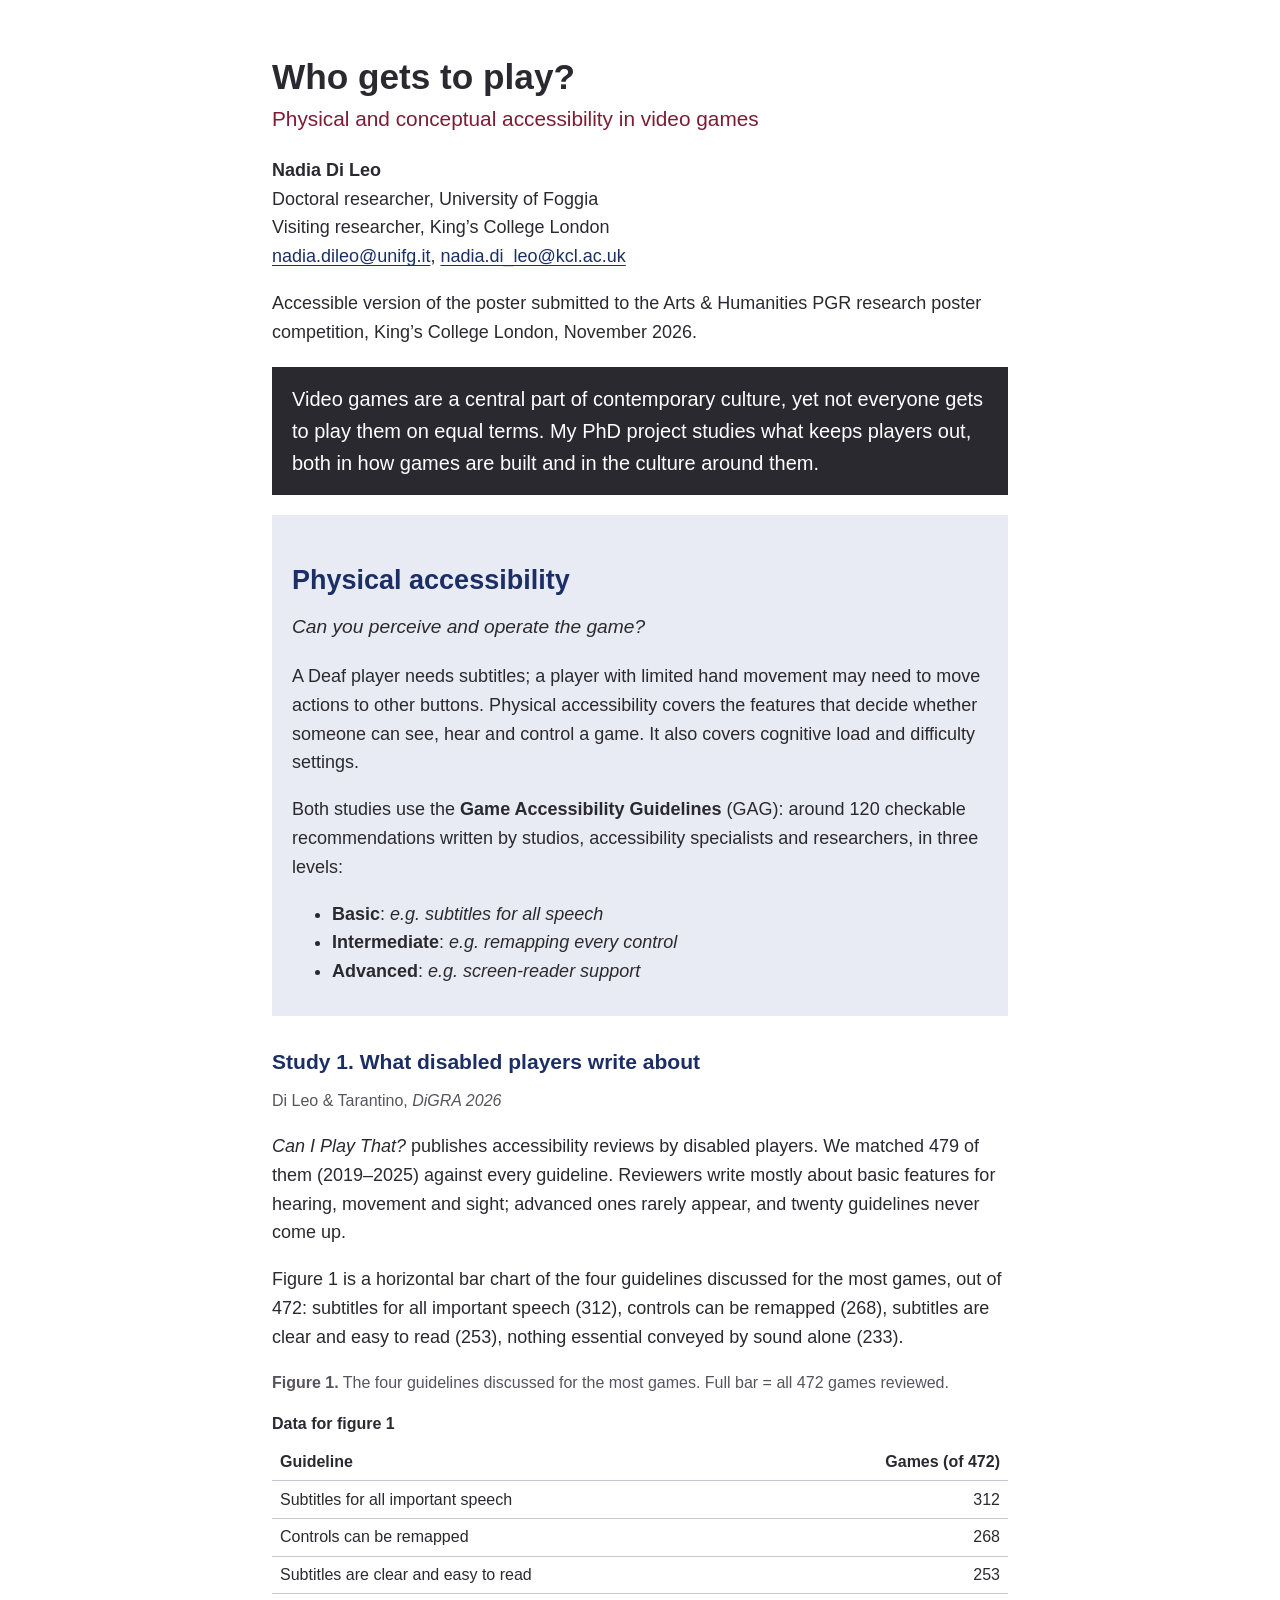
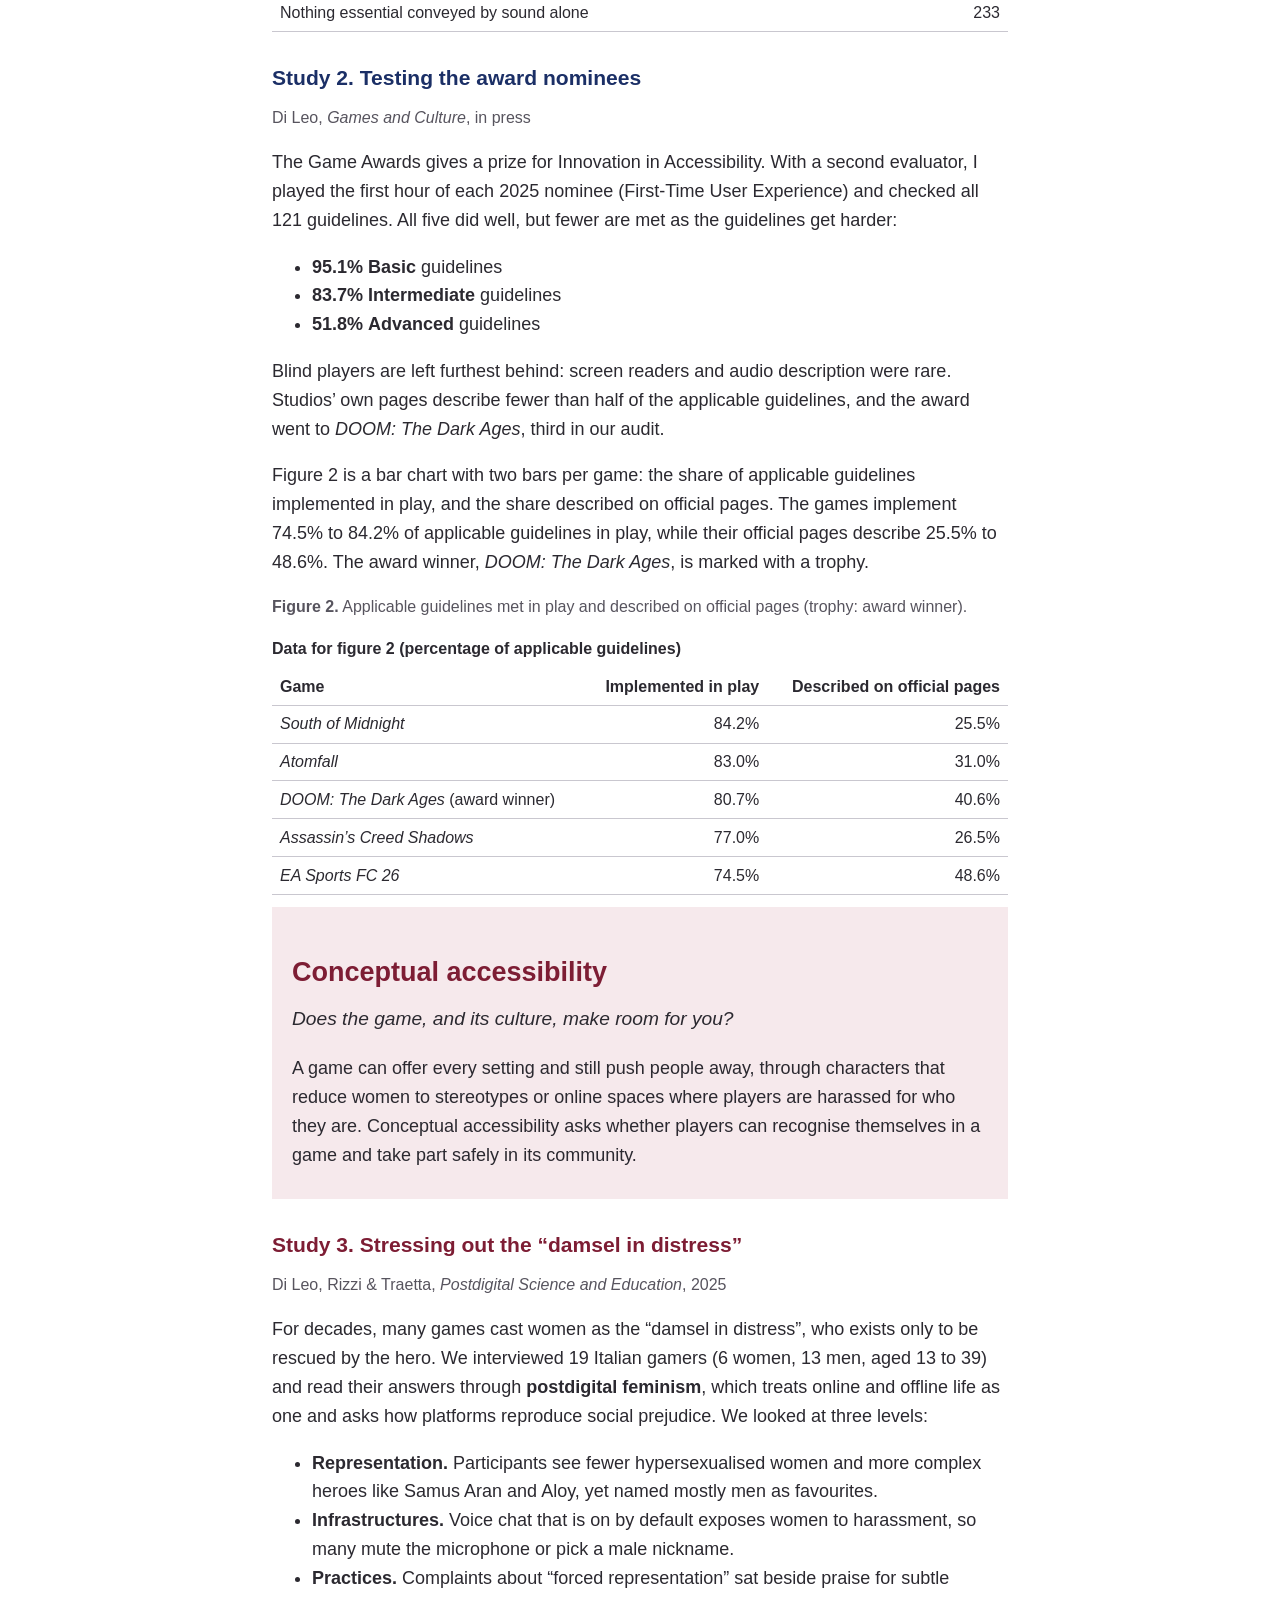
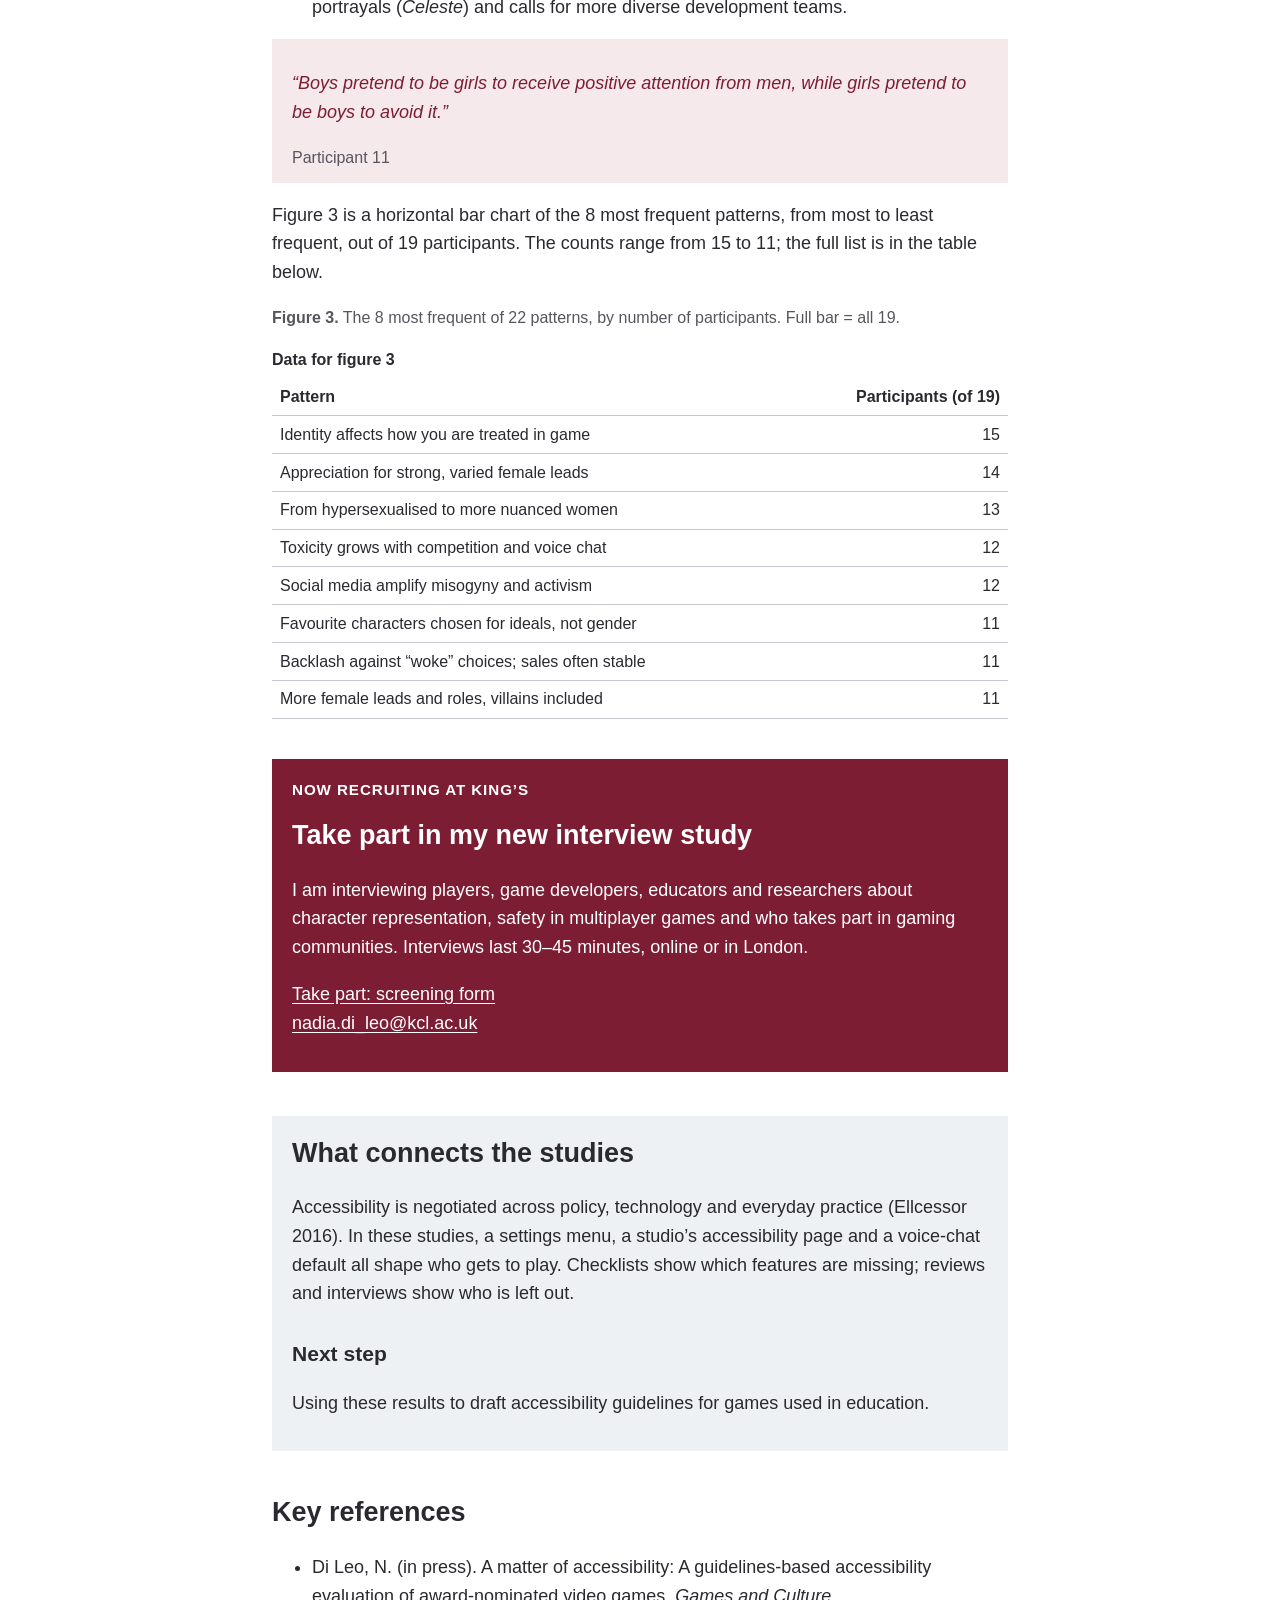
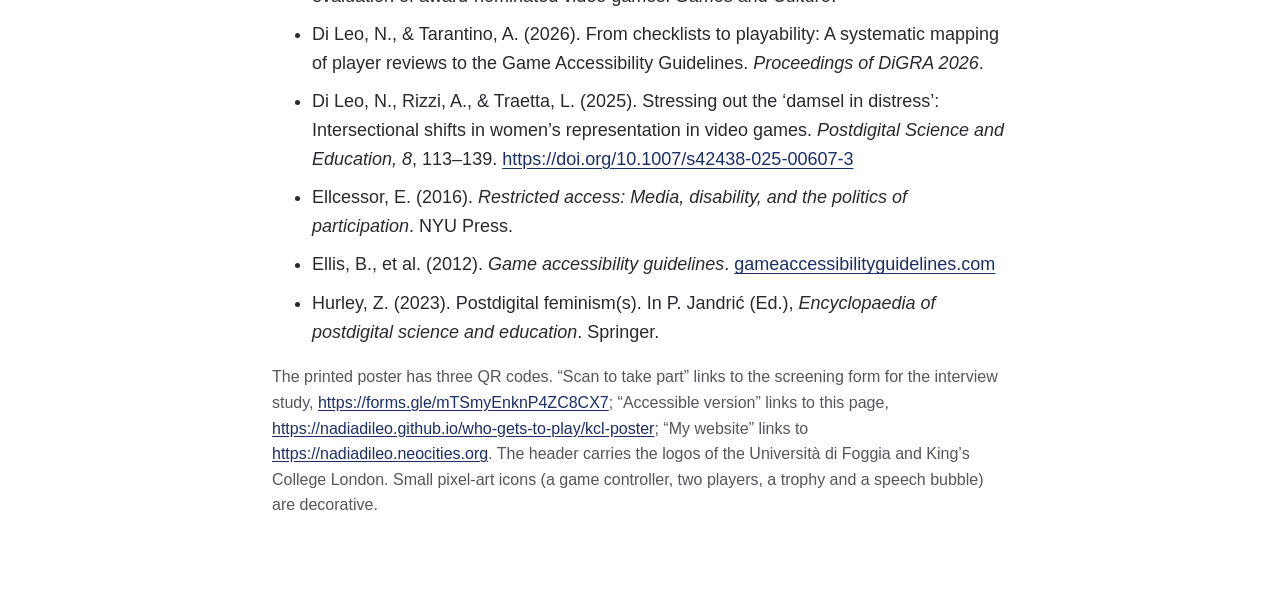
==== kcl-poster/index.html @ 9b40ac1a "Add files via upload" ====
<!doctype html>
<html lang="en">
<head>
<meta charset="utf-8">
<meta name="viewport" content="width=device-width, initial-scale=1">
<title>Who gets to play? Physical and conceptual accessibility in video games | accessible version</title>
<meta name="description" content="Accessible web version of Nadia Di Leo's research poster on physical and conceptual accessibility in video games.">
<link rel="canonical" href="https://nadiadileo.github.io/who-gets-to-play/kcl-poster/">
<style>
  :root { --ink:#2B2930; --grey:#57545E; --line:#C9C7CF;
          --navy:#1B2F66; --navy-pale:#E8EBF4; --bord:#7D1D34; --bord-pale:#F6E9EC; }
  body { margin:0; background:#fff; color:var(--ink); font:1.125rem/1.6 "Noto Sans", Verdana, Arial, sans-serif; }
  main { max-width:46rem; margin:0 auto; padding:2rem 1rem 4rem; }
  .skip { position:absolute; left:-999rem; }
  .skip:focus { left:1rem; top:1rem; background:#fff; padding:.5rem 1rem; z-index:1; }
  h1 { font-size:2.2rem; line-height:1.2; margin-bottom:.25rem; }
  h2 { margin-top:2.75rem; line-height:1.3; }
  h3 { margin-top:2rem; line-height:1.3; }
  .sub { font-size:1.3rem; margin-top:0; color:var(--bord); }
  .lead { background:var(--ink); color:#fff; padding:1rem 1.25rem; font-size:1.25rem; }
  .physical h2, .physical h3 { color:var(--navy); }
  .conceptual h2, .conceptual h3 { color:var(--bord); }
  .box { padding:.25rem 1.25rem .75rem; }
  .physical .box { background:var(--navy-pale); }
  .conceptual .box { background:var(--bord-pale); }
  .q { font-style:italic; font-size:1.2rem; margin-top:-.5rem; }
  .source { color:var(--grey); font-size:1rem; margin:-.5rem 0 0; }
  blockquote { background:var(--bord-pale); margin:1rem 0; padding:.75rem 1.25rem; color:var(--bord); }
  blockquote p { font-style:italic; }
  blockquote footer { color:var(--grey); font-size:1rem; }
  .call { background:var(--bord); color:#fff; padding:.25rem 1.25rem 1rem; margin-top:2.5rem; }
  .call h2 { color:#fff; margin-top:1rem; }
  .call a { color:#fff; }
  .kicker { text-transform:uppercase; letter-spacing:.06em; font-size:.95rem; font-weight:bold; margin-bottom:0; }
  table { border-collapse:collapse; width:100%; margin:.75rem 0; font-size:1rem; }
  th, td { border-bottom:1px solid var(--line); padding:.35rem .5rem; text-align:left; vertical-align:top; }
  tbody th { font-weight:normal; }
  td.num, th.num { text-align:right; }
  caption { text-align:left; font-weight:bold; padding-bottom:.4rem; }
  .note { color:var(--grey); font-size:1rem; }
  .concl { background:#EDF1F3; padding:.25rem 1.25rem 1rem; margin-top:2.75rem; }
  .concl h2 { margin-top:1rem; }
  a { color:var(--navy); text-underline-offset:.15em; }
  a:focus-visible { outline:3px solid var(--navy); outline-offset:2px; }
  .call a:focus-visible { outline-color:#fff; }
  ul.refs li { margin-bottom:.6rem; }
</style>
</head>
<body>
<a class="skip" href="#content">Skip to content</a>
<main id="content">
<header>
  <h1>Who gets to play?</h1>
  <p class="sub">Physical and conceptual accessibility in video games</p>
  <p><strong>Nadia Di Leo</strong><br>
  Doctoral researcher, University of Foggia<br>
  Visiting researcher, King’s College London<br>
  <a href="mailto:nadia.dileo@unifg.it">nadia.dileo@unifg.it</a>,
  <a href="mailto:nadia.di_leo@kcl.ac.uk">nadia.di_leo@kcl.ac.uk</a></p>
  <p>Accessible version of the poster submitted to the Arts &amp; Humanities PGR research poster
  competition, King’s College London, November 2026.</p>
</header>

<p class="lead">Video games are a central part of contemporary culture, yet not everyone gets to play them on equal terms. My PhD project studies what keeps players out, both in how games are built and in the culture around them.</p>

<!-- ===== Part 1 ===== -->
<section class="physical" aria-labelledby="p1">
<div class="box">
<h2 id="p1">Physical accessibility</h2>
<p class="q">Can you perceive and operate the game?</p>
<p>A Deaf player needs subtitles; a player with limited hand movement may need to move actions to other buttons. Physical accessibility covers the features that decide whether someone can see, hear and control a game. It also covers cognitive load and difficulty settings.</p>
<p>Both studies use the <strong>Game Accessibility Guidelines</strong> (GAG): around 120 checkable recommendations written by studios, accessibility specialists and researchers, in three levels:</p>
<ul>
<li><strong>Basic</strong>: <i>e.g. subtitles for all speech</i></li>
<li><strong>Intermediate</strong>: <i>e.g. remapping every control</i></li>
<li><strong>Advanced</strong>: <i>e.g. screen-reader support</i></li>
</ul>
</div>

<h3>Study 1. What disabled players write about</h3>
<p class="source">Di Leo &amp; Tarantino, <i>DiGRA 2026</i></p>
<p><i>Can I Play That?</i> publishes accessibility reviews by disabled players. We matched 479 of them (2019–2025) against every guideline. Reviewers write mostly about basic features for hearing, movement and sight; advanced ones rarely appear, and twenty guidelines never come up.</p>

<p>Figure 1 is a horizontal bar chart of the four guidelines discussed for the most games, out of 472: subtitles for all important speech (312), controls can be remapped (268), subtitles are clear and easy to read (253), nothing essential conveyed by sound alone (233).</p>
<p class="note"><strong>Figure 1.</strong> The four guidelines discussed for the most games. Full bar = all 472 games reviewed.</p>
<table>
<caption>Data for figure 1</caption>
<thead><tr><th scope="col">Guideline</th><th scope="col" class="num">Games (of 472)</th></tr></thead>
<tbody>
<tr><th scope="row">Subtitles for all important speech</th><td class="num">312</td></tr>
<tr><th scope="row">Controls can be remapped</th><td class="num">268</td></tr>
<tr><th scope="row">Subtitles are clear and easy to read</th><td class="num">253</td></tr>
<tr><th scope="row">Nothing essential conveyed by sound alone</th><td class="num">233</td></tr>
</tbody>
</table>

<h3>Study 2. Testing the award nominees</h3>
<p class="source">Di Leo, <i>Games and Culture</i>, in press</p>
<p>The Game Awards gives a prize for Innovation in Accessibility. With a second evaluator, I played the first hour of each 2025 nominee (First-Time User Experience) and checked all 121 guidelines. All five did well, but fewer are met as the guidelines get harder:</p>
<ul>
<li><strong>95.1%</strong> <strong>Basic</strong> guidelines</li>
<li><strong>83.7%</strong> <strong>Intermediate</strong> guidelines</li>
<li><strong>51.8%</strong> <strong>Advanced</strong> guidelines</li>
</ul>
<p>Blind players are left furthest behind: screen readers and audio description were rare. Studios’ own pages describe fewer than half of the applicable guidelines, and the award went to <i>DOOM: The Dark Ages</i>, third in our audit.</p>

<p>Figure 2 is a bar chart with two bars per game: the share of applicable guidelines implemented in play, and the share described on official pages. The games implement 74.5% to 84.2% of applicable guidelines in play, while their official pages describe 25.5% to 48.6%. The award winner, <i>DOOM: The Dark Ages</i>, is marked with a trophy.</p>
<p class="note"><strong>Figure 2.</strong> Applicable guidelines met in play and described on official pages (trophy: award winner).</p>
<table>
<caption>Data for figure 2 (percentage of applicable guidelines)</caption>
<thead><tr><th scope="col">Game</th><th scope="col" class="num">Implemented in play</th><th scope="col" class="num">Described on official pages</th></tr></thead>
<tbody>
<tr><th scope="row"><i>South of Midnight</i></th><td class="num">84.2%</td><td class="num">25.5%</td></tr>
<tr><th scope="row"><i>Atomfall</i></th><td class="num">83.0%</td><td class="num">31.0%</td></tr>
<tr><th scope="row"><i>DOOM: The Dark Ages</i> (award winner)</th><td class="num">80.7%</td><td class="num">40.6%</td></tr>
<tr><th scope="row"><i>Assassin’s Creed Shadows</i></th><td class="num">77.0%</td><td class="num">26.5%</td></tr>
<tr><th scope="row"><i>EA Sports FC 26</i></th><td class="num">74.5%</td><td class="num">48.6%</td></tr>
</tbody>
</table>
</section>

<!-- ===== Part 2 ===== -->
<section class="conceptual" aria-labelledby="p2">
<div class="box">
<h2 id="p2">Conceptual accessibility</h2>
<p class="q">Does the game, and its culture, make room for you?</p>
<p>A game can offer every setting and still push people away, through characters that reduce women to stereotypes or online spaces where players are harassed for who they are. Conceptual accessibility asks whether players can recognise themselves in a game and take part safely in its community.</p>
</div>

<h3>Study 3. Stressing out the “damsel in distress”</h3>
<p class="source">Di Leo, Rizzi &amp; Traetta, <i>Postdigital Science and Education</i>, 2025</p>
<p>For decades, many games cast women as the “damsel in distress”, who exists only to be rescued by the hero. We interviewed 19 Italian gamers (6 women, 13 men, aged 13 to 39) and read their answers through <strong>postdigital feminism</strong>, which treats online and offline life as one and asks how platforms reproduce social prejudice. We looked at three levels:</p>
<ul>
<li><strong>Representation.</strong> Participants see fewer hypersexualised women and more complex heroes like Samus Aran and Aloy, yet named mostly men as favourites.</li>
<li><strong>Infrastructures.</strong> Voice chat that is on by default exposes women to harassment, so many mute the microphone or pick a male nickname.</li>
<li><strong>Practices.</strong> Complaints about “forced representation” sat beside praise for subtle portrayals (<i>Celeste</i>) and calls for more diverse development teams.</li>
</ul>
<blockquote><p>“Boys pretend to be girls to receive positive attention from men, while girls pretend to be boys to avoid it.”</p><footer>Participant 11</footer></blockquote>

<p>Figure 3 is a horizontal bar chart of the 8 most frequent patterns, from most to least frequent, out of 19 participants. The counts range from 15 to 11; the full list is in the table below.</p>
<p class="note"><strong>Figure 3.</strong> The 8 most frequent of 22 patterns, by number of participants. Full bar = all 19.</p>
<table>
<caption>Data for figure 3</caption>
<thead><tr><th scope="col">Pattern</th><th scope="col" class="num">Participants (of 19)</th></tr></thead>
<tbody>
<tr><th scope="row">Identity affects how you are treated in game</th><td class="num">15</td></tr>
<tr><th scope="row">Appreciation for strong, varied female leads</th><td class="num">14</td></tr>
<tr><th scope="row">From hypersexualised to more nuanced women</th><td class="num">13</td></tr>
<tr><th scope="row">Toxicity grows with competition and voice chat</th><td class="num">12</td></tr>
<tr><th scope="row">Social media amplify misogyny and activism</th><td class="num">12</td></tr>
<tr><th scope="row">Favourite characters chosen for ideals, not gender</th><td class="num">11</td></tr>
<tr><th scope="row">Backlash against “woke” choices; sales often stable</th><td class="num">11</td></tr>
<tr><th scope="row">More female leads and roles, villains included</th><td class="num">11</td></tr>
</tbody>
</table>

<div class="call">
<p class="kicker">Now recruiting at King’s</p>
<h2>Take part in my new interview study</h2>
<p>I am interviewing players, game developers, educators and researchers about character representation, safety in multiplayer games and who takes part in gaming communities. Interviews last 30–45 minutes, online or in London.</p>
<p><a href="https://forms.gle/mTSmyEnknP4ZC8CX7">Take part: screening form</a><br>
<a href="mailto:nadia.di_leo@kcl.ac.uk">nadia.di_leo@kcl.ac.uk</a></p>
</div>
</section>

<section class="concl" aria-labelledby="concl">
<h2 id="concl">What connects the studies</h2>
<p>Accessibility is negotiated across policy, technology and everyday practice (Ellcessor 2016). In these studies, a settings menu, a studio’s accessibility page and a voice-chat default all shape who gets to play. Checklists show which features are missing; reviews and interviews show who is left out.</p>
<h3>Next step</h3>
<p>Using these results to draft accessibility guidelines for games used in education.</p>
</section>

<h2>Key references</h2>
<ul class="refs">
<li>Di Leo, N. (in press). A matter of accessibility: A guidelines-based accessibility evaluation of award-nominated video games. <i>Games and Culture</i>.</li>
<li>Di Leo, N., &amp; Tarantino, A. (2026). From checklists to playability: A systematic mapping of player reviews to the Game Accessibility Guidelines. <i>Proceedings of DiGRA 2026</i>.</li>
<li>Di Leo, N., Rizzi, A., &amp; Traetta, L. (2025). Stressing out the ‘damsel in distress’: Intersectional shifts in women’s representation in video games. <i>Postdigital Science and Education, 8</i>, 113–139. <a href="https://doi.org/10.1007/s42438-025-00607-3">https://doi.org/10.1007/s42438-025-00607-3</a></li>
<li>Ellcessor, E. (2016). <i>Restricted access: Media, disability, and the politics of participation</i>. NYU Press.</li>
<li>Ellis, B., et al. (2012). <i>Game accessibility guidelines</i>. <a href="https://gameaccessibilityguidelines.com">gameaccessibilityguidelines.com</a></li>
<li>Hurley, Z. (2023). Postdigital feminism(s). In P. Jandrić (Ed.), <i>Encyclopaedia of postdigital science and education</i>. Springer.</li>
</ul>

<p class="note">The printed poster has three QR codes. “Scan to take part” links to the screening form for the interview study,
<a href="https://forms.gle/mTSmyEnknP4ZC8CX7">https://forms.gle/mTSmyEnknP4ZC8CX7</a>; “Accessible version” links to this page,
<a href="https://nadiadileo.github.io/who-gets-to-play/kcl-poster">https://nadiadileo.github.io/who-gets-to-play/kcl-poster</a>; “My website” links to
<a href="https://nadiadileo.neocities.org">https://nadiadileo.neocities.org</a>. The header carries the logos of the
<span lang="it">Università di Foggia</span> and King’s College London. Small pixel-art icons (a game controller, two players,
a trophy and a speech bubble) are decorative.</p>
</main>
</body>
</html>
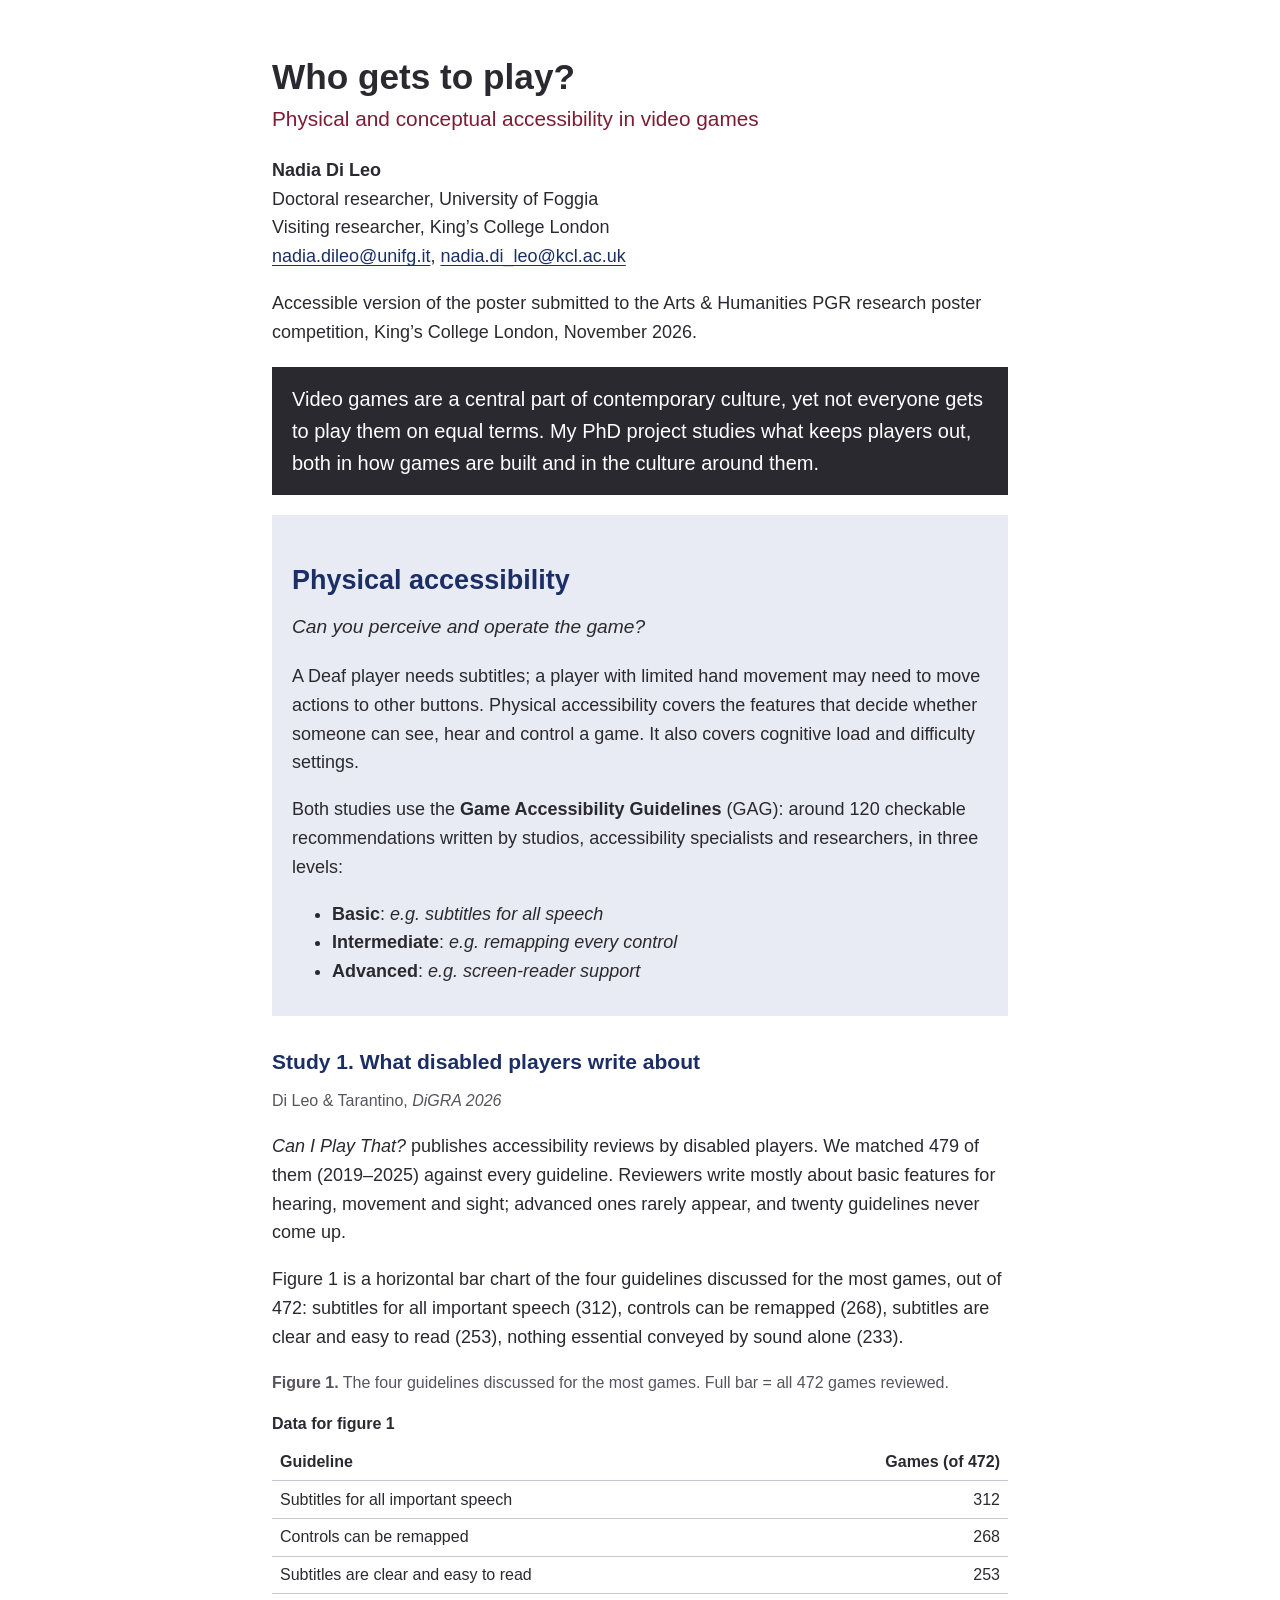
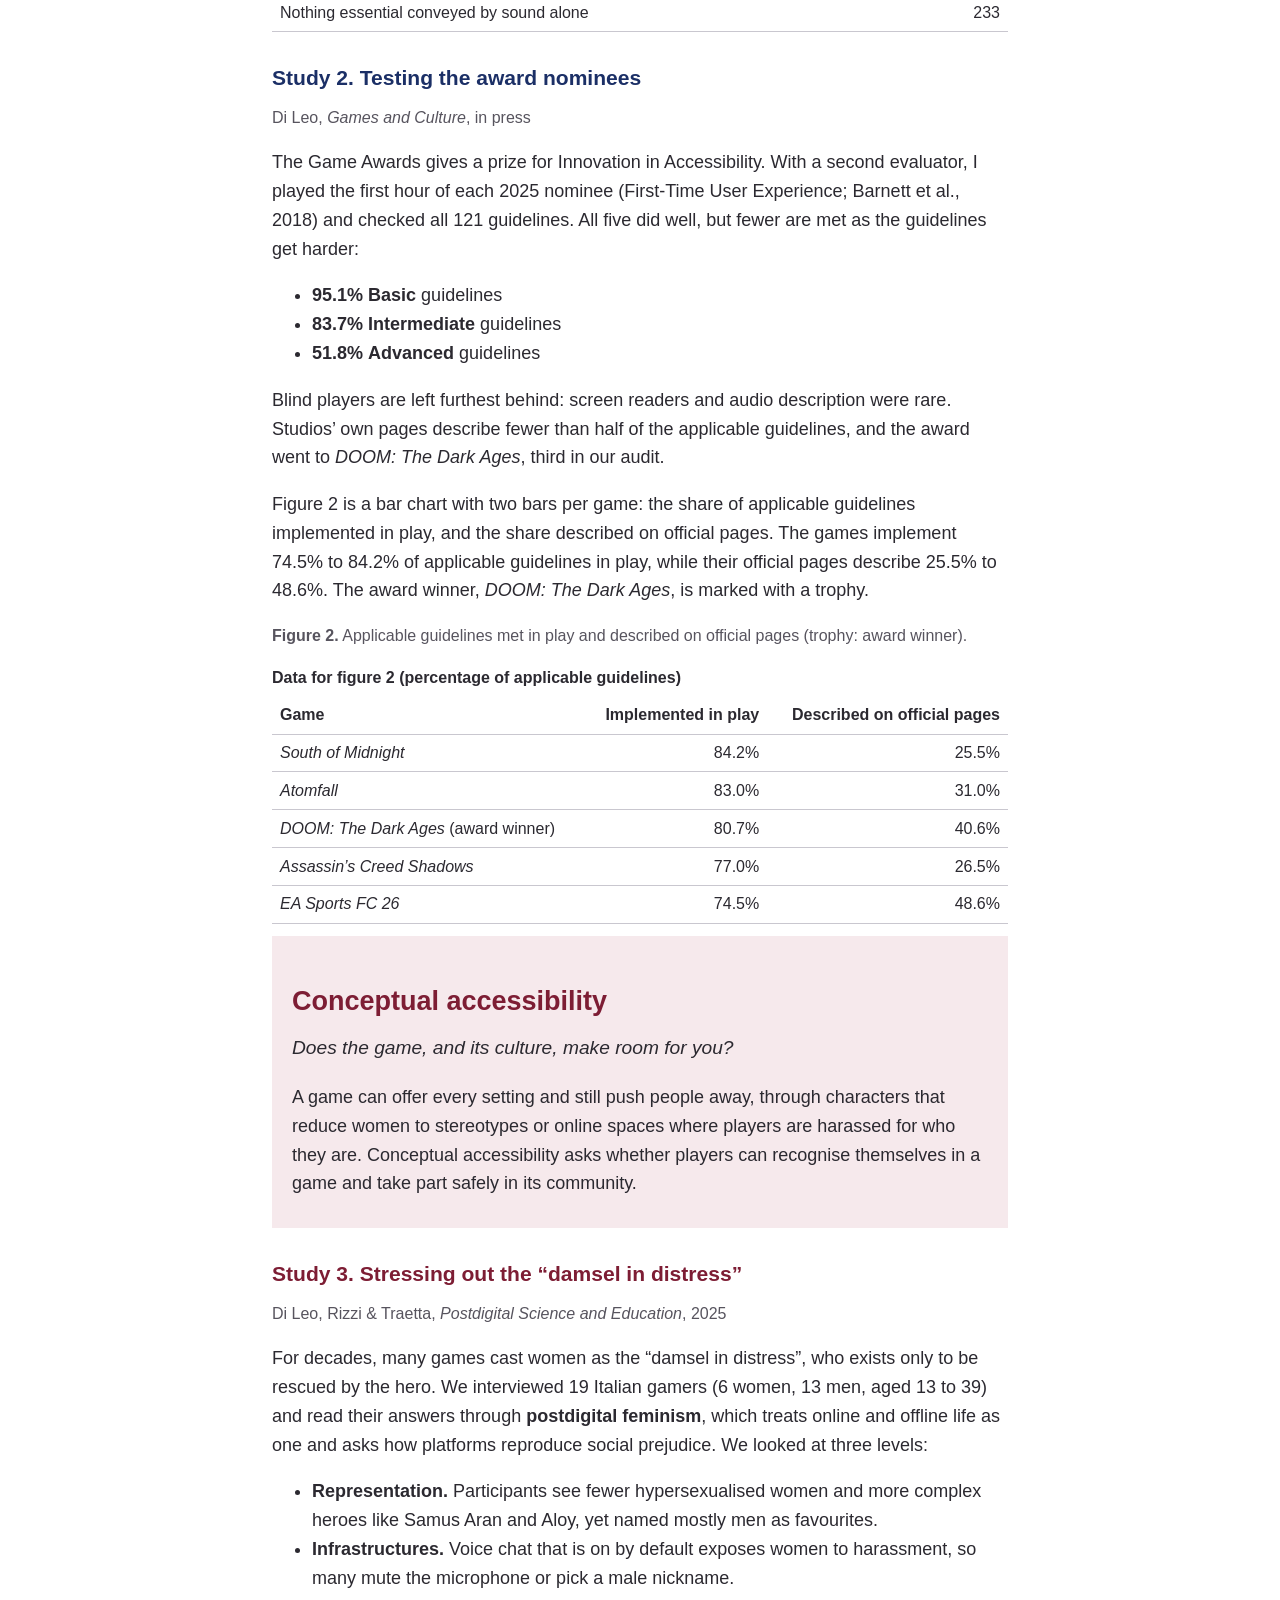
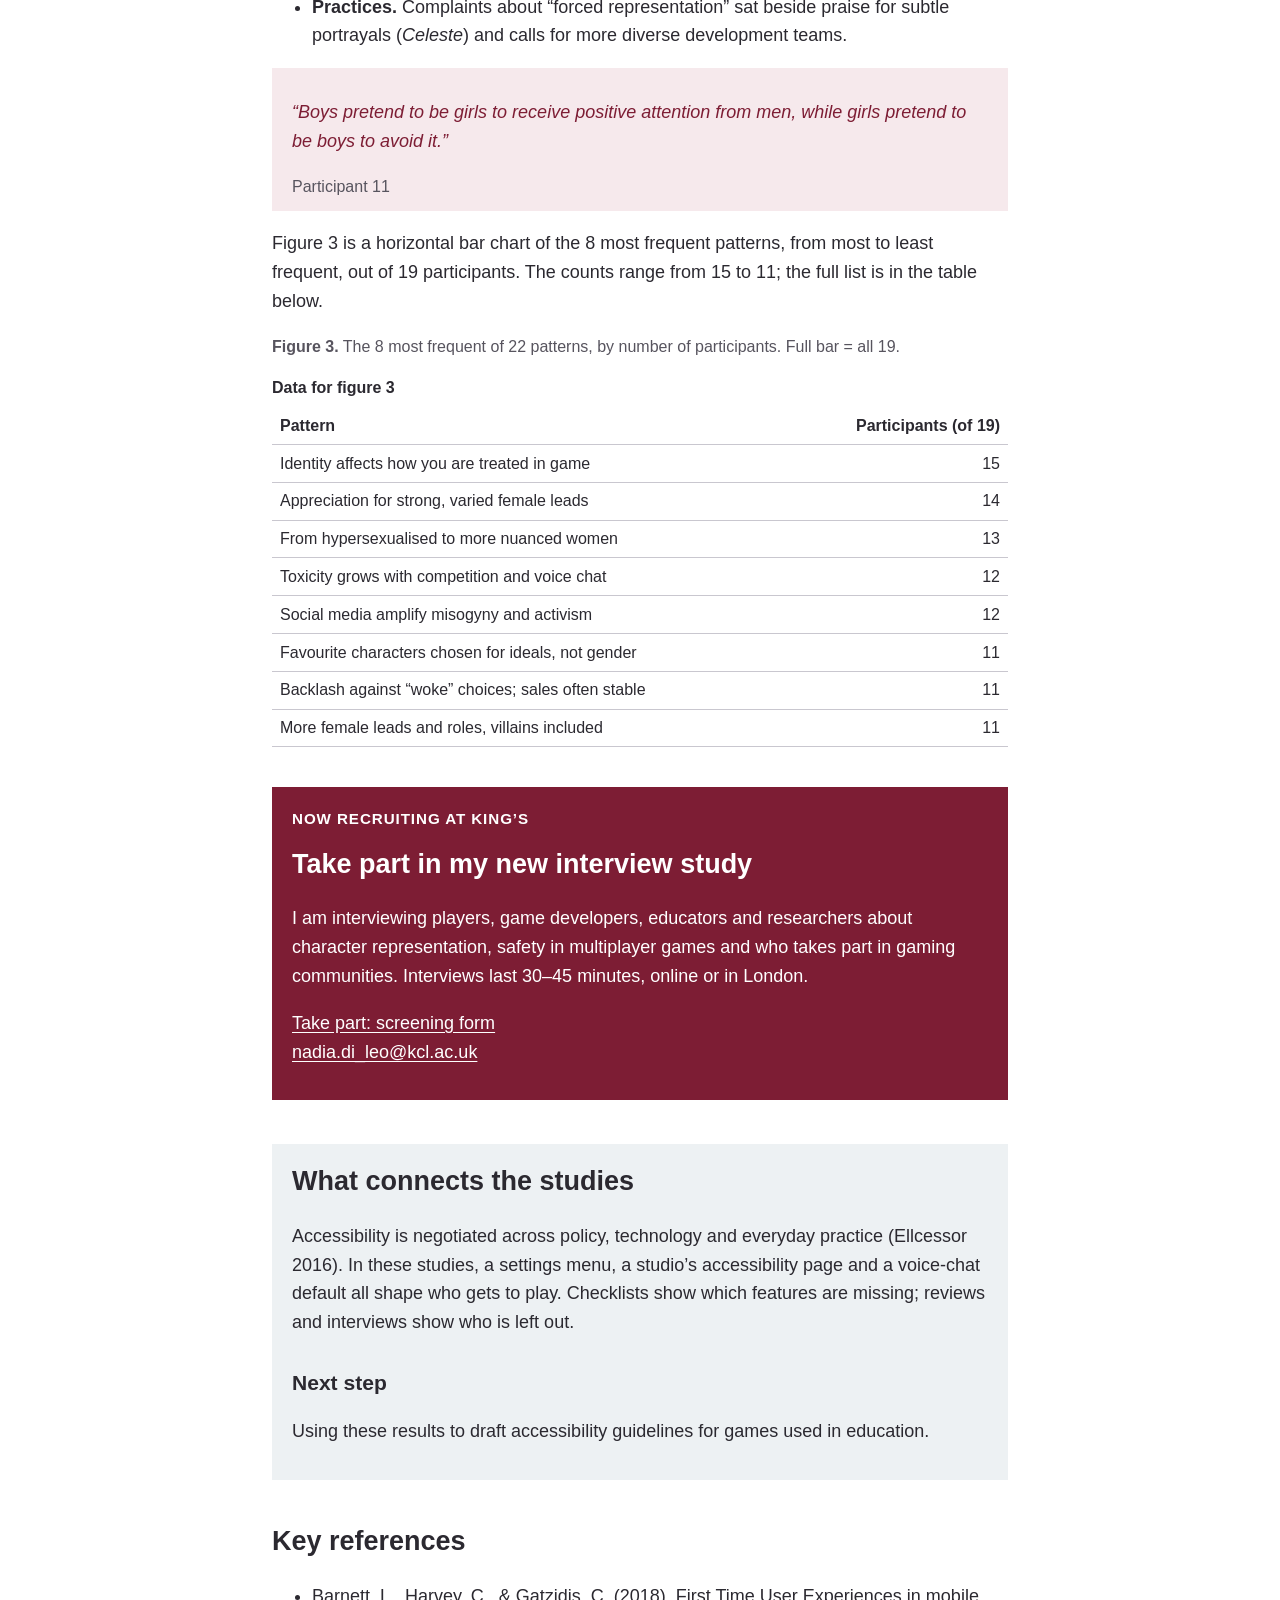
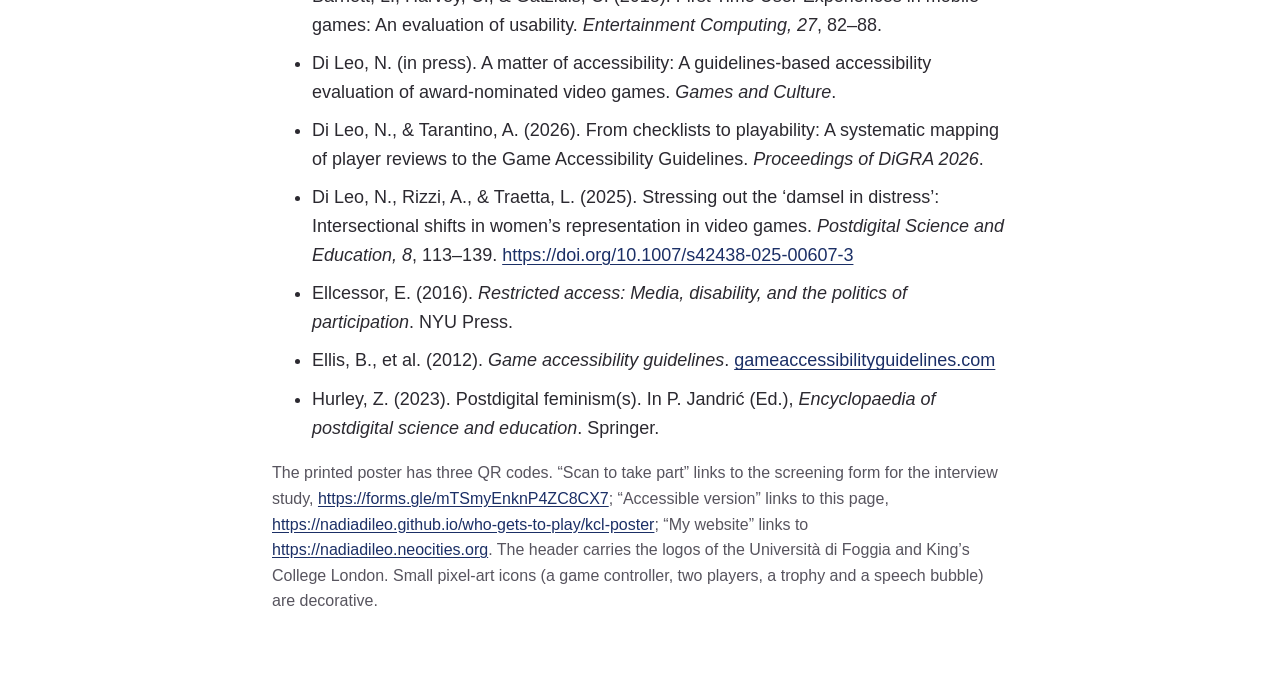
==== commit e87ea8a8: "Add files via upload" ====
--- a/kcl-poster/index.html
+++ b/kcl-poster/index.html
@@ -96,7 +96,7 @@
 
 <h3>Study 2. Testing the award nominees</h3>
 <p class="source">Di Leo, <i>Games and Culture</i>, in press</p>
-<p>The Game Awards gives a prize for Innovation in Accessibility. With a second evaluator, I played the first hour of each 2025 nominee (First-Time User Experience) and checked all 121 guidelines. All five did well, but fewer are met as the guidelines get harder:</p>
+<p>The Game Awards gives a prize for Innovation in Accessibility. With a second evaluator, I played the first hour of each 2025 nominee (First-Time User Experience; Barnett et al., 2018) and checked all 121 guidelines. All five did well, but fewer are met as the guidelines get harder:</p>
 <ul>
 <li><strong>95.1%</strong> <strong>Basic</strong> guidelines</li>
 <li><strong>83.7%</strong> <strong>Intermediate</strong> guidelines</li>
@@ -172,6 +172,7 @@
 
 <h2>Key references</h2>
 <ul class="refs">
+<li>Barnett, L., Harvey, C., &amp; Gatzidis, C. (2018). First Time User Experiences in mobile games: An evaluation of usability. <i>Entertainment Computing, 27</i>, 82–88.</li>
 <li>Di Leo, N. (in press). A matter of accessibility: A guidelines-based accessibility evaluation of award-nominated video games. <i>Games and Culture</i>.</li>
 <li>Di Leo, N., &amp; Tarantino, A. (2026). From checklists to playability: A systematic mapping of player reviews to the Game Accessibility Guidelines. <i>Proceedings of DiGRA 2026</i>.</li>
 <li>Di Leo, N., Rizzi, A., &amp; Traetta, L. (2025). Stressing out the ‘damsel in distress’: Intersectional shifts in women’s representation in video games. <i>Postdigital Science and Education, 8</i>, 113–139. <a href="https://doi.org/10.1007/s42438-025-00607-3">https://doi.org/10.1007/s42438-025-00607-3</a></li>
